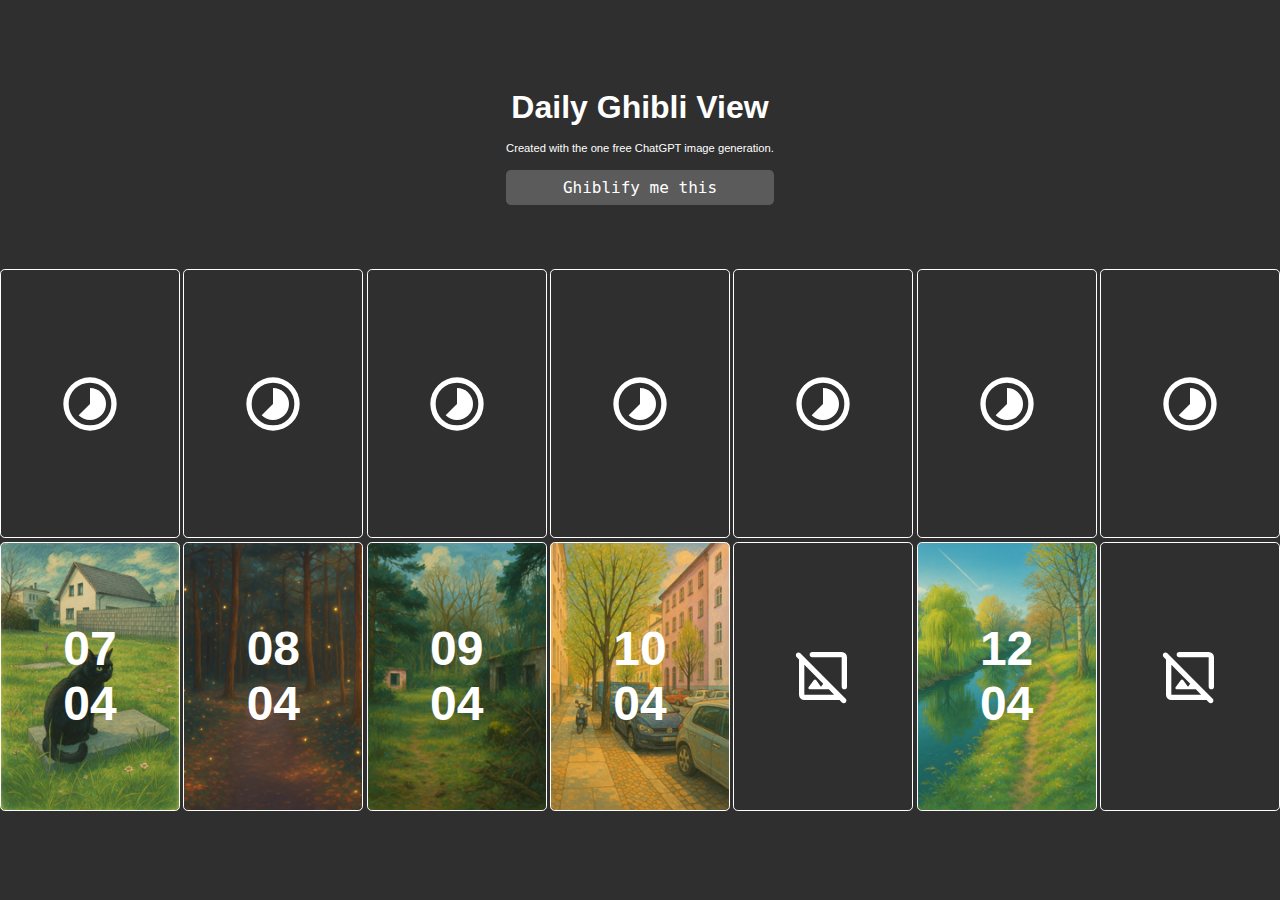
==== ghibli-view/index.html @ 8e9fd669 "add new week" ====
<!DOCTYPE html>
<html lang="en">
    <head>
        <meta charset="utf-8">
        <meta lang="en">
        <title>My Daily Ghibli View On The World</title>
        <meta name="viewport" content="width=device-width, initial-scale=1.0">
        <meta name="description" content="One daily image ghiblified by ChatGPT.">
        <meta name="image" content="https://mafo5.github.io/ghibli-view/2025-04-12.png">

        <!-- Open Graph / Facebook -->
        <meta property="og:type" content="website" />
        <meta property="og:url" content="https://mafo5.github.io/ghibli-view" />
        <meta property="og:title" content="My Daily Ghibli View On The World" />
        <meta property="og:description" content="One daily image ghiblified by ChatGPT." />
        <meta property="og:image" content="https://mafo5.github.io/ghibli-view/2025-04-12.png" />

        <!-- Twitter -->
        <meta property="twitter:card" content="summary_large_image" />
        <meta property="twitter:url" content="https://mafo5.github.io/ghibli-view" />
        <meta property="twitter:title" content="My Daily Ghibli View On The World" />
        <meta property="twitter:description" content="One daily image ghiblified by ChatGPT." />
        <meta property="twitter:image" content="https://mafo5.github.io/ghibli-view/2025-04-12.png" />

        <link rel="apple-touch-icon" sizes="180x180" href="apple-touch-icon.png">
        <link rel="icon" type="image/png" sizes="32x32" href="favicon-32x32.png">
        <link rel="icon" type="image/png" sizes="16x16" href="favicon-16x16.png">
        <link rel="manifest" href="/site.webmanifest">
        <link rel="mask-icon" href="/safari-pinned-tab.svg" color="#000000">

        <meta name="apple-mobile-web-app-title" content="Daily Ghibli View">
        <meta name="application-name" content="Mafo5">
        <meta name="msapplication-TileColor" content="#000000">
        <meta name="theme-color" content="#ffffff">

        <style>
            * {
                padding: 0;
                margin: 0;
            }

            body {
                --color: #ffffff;
                --backcolor: rgb(47, 47, 47);
                --action-background: rgb(91, 91, 91);

                min-height: 100vh;

                display: grid;
                gap: 4rem;
                justify-content: center;
                align-content: center;
                color: var(--color);
                background: var(--backcolor);

                font-family: "Helvetica Neue",Helvetica,Arial,sans-serif;
                font-size: 1rem;
            }

            button {
                background: none;
                border: none;
                color: currentColor;
                cursor: pointer;
            }

            header {
                display: grid;
                gap: 1rem;
                justify-content: center;
                align-content: center;
            }

            h1 {
                text-align: center;
            }

            p {
                text-align: center;
                font-size: 0.7rem;
            }

            pre {
                text-align: center;
                padding: 0.5rem;
                border-radius: 0.3rem;
                background: var(--action-background);
            }

            .calender {
                list-style: none;
                display: grid;
                justify-content: center;
                grid-template-columns: repeat(7, 1fr);
                gap: 0.2rem;
                min-width: calc(100vw - 2rem);
            }

            .calender__day {
                border: 0.1rem solid var(--color);
                border-radius: 0.3rem;
                aspect-ratio: 1024/1536;
                display: grid;

                background-size: cover;
                background-repeat: no-repeat;
                background-position: center;
            }

            .calender__day svg {
                width: 1.5rem;
                height: 1.5rem;
                justify-self: center;
                align-self: center;
            }

            .calender__button {
                display: grid;
                gap: 0.5rem;
                justify-content: center;
                align-content: center;
            }

            .date__day {
                font-weight: 900;
                font-size: 1rem;
            }
            .date__month {
                font-weight: 900;
                font-size: 1rem;
            }

            .marker {
                background-color: red !important;
            }

            .detail-view {
                position: absolute;
                top: 1rem;
                left: 1rem;
                right: 1rem;
                justify-content: center;
                grid-template-columns: max-content;
                grid-template-rows: max-content;
            }
            .detail-view__content {
                background: var(--backcolor);
                border: 0.1rem solid var(--color);
                border-radius: 0.3rem;
                aspect-ratio: 1024/1536;
                background-size: cover;
                background-repeat: no-repeat;
                background-position: center;
                min-height: calc(100vh - 2rem);
                display: grid;
            }

            .detail-view__content .button--close {
                justify-self: end;
                align-self: start;
                padding: 2rem;
            }

            @media (min-width: 375px) {
                .date__day {
                    font-size: 1.3rem;
                }
                .date__month {
                    font-size: 1.3rem;
                }
                .calender__day svg {
                    width: 1.7rem;
                    height: 1.7rem;
                }
            }

            @media (min-width: 425px) {
                .date__day {
                    font-size: 1.5rem;
                }
                .date__month {
                    font-size: 1.6rem;
                }
                .calender__day svg {
                    width: 2rem;
                    height: 2rem;
                }
            }

            @media (min-width: 768px) {
                .date__day {
                    font-size: 3rem;
                }
                .date__month {
                    font-size: 3rem;
                }
                .calender__day svg {
                    width: 4rem;
                    height: 4rem;
                }
            }

        </style>
        <script>
            function open(url) {
                const detailView = document.querySelector('.detail-view');
                detailView.style.display = 'grid';
                const detailViewContent = document.querySelector('.detail-view__content');
                detailViewContent.style.backgroundImage = `url(${url})`;

            }
            function close() {
                const detailView = document.querySelector('.detail-view');
                detailView.style.display = 'none';
            }

            document.addEventListener('DOMContentLoaded', () => {
                close();
                console.log('buttons', document.querySelectorAll('.calender__button'));;
                [...Array.from(document.querySelectorAll('.calender__button'))]
                    .forEach((button) => {
                        button.addEventListener('click', () => {
                            const url = button.getAttribute('data-url');
                            open(url);
                        });
                    });
                [
                    document.querySelector('.button--close'),
                ].forEach((closeable) => {
                    closeable.addEventListener('click', (event) => {
                        close();
                    });
                });
                [
                    document.querySelector('.detail-view'),
                ].forEach((closeable) => {
                    closeable.addEventListener('click', (event) => {
                        if (event.target !== closeable) {
                            return;
                        }
                        close();
                    });
                });
            });
        </script>
    </head>
    <body>
        <header>
            <h1>Daily Ghibli View</h1>
            <p>Created with the one free ChatGPT image generation.</p>
            <pre>Ghiblify me this</pre>
        </header>
        <div class="detail-view">
            <div class="detail-view__content">
                <button class="button--close">
                    <svg xmlns="http://www.w3.org/2000/svg" width="24" height="24" viewBox="0 0 24 24"><path fill="currentColor" d="m12 13.4l-4.9 4.9q-.275.275-.7.275t-.7-.275t-.275-.7t.275-.7l4.9-4.9l-4.9-4.9q-.275-.275-.275-.7t.275-.7t.7-.275t.7.275l4.9 4.9l4.9-4.9q.275-.275.7-.275t.7.275t.275.7t-.275.7L13.4 12l4.9 4.9q.275.275.275.7t-.275.7t-.7.275t-.7-.275z"/></svg>
                </button>
            </div>
        </div>
        <ul class="calender">
            <li class="calender__day">
                <svg xmlns="http://www.w3.org/2000/svg" viewBox="0 0 24 24"><path fill="currentColor" d="M12 18q2.5 0 4.25-1.75T18 12t-1.75-4.25T12 6v6l-4.25 4.25q.875.825 1.963 1.288T12 18m0 4q-2.075 0-3.9-.788t-3.175-2.137T2.788 15.9T2 12t.788-3.9t2.137-3.175T8.1 2.788T12 2t3.9.788t3.175 2.137T21.213 8.1T22 12t-.788 3.9t-2.137 3.175t-3.175 2.138T12 22m0-2q3.35 0 5.675-2.325T20 12t-2.325-5.675T12 4T6.325 6.325T4 12t2.325 5.675T12 20m0-8"/></svg>
            </li>
            <li class="calender__day">
                <svg xmlns="http://www.w3.org/2000/svg" viewBox="0 0 24 24"><path fill="currentColor" d="M12 18q2.5 0 4.25-1.75T18 12t-1.75-4.25T12 6v6l-4.25 4.25q.875.825 1.963 1.288T12 18m0 4q-2.075 0-3.9-.788t-3.175-2.137T2.788 15.9T2 12t.788-3.9t2.137-3.175T8.1 2.788T12 2t3.9.788t3.175 2.137T21.213 8.1T22 12t-.788 3.9t-2.137 3.175t-3.175 2.138T12 22m0-2q3.35 0 5.675-2.325T20 12t-2.325-5.675T12 4T6.325 6.325T4 12t2.325 5.675T12 20m0-8"/></svg>
            </li>
            <li class="calender__day">
                <svg xmlns="http://www.w3.org/2000/svg" viewBox="0 0 24 24"><path fill="currentColor" d="M12 18q2.5 0 4.25-1.75T18 12t-1.75-4.25T12 6v6l-4.25 4.25q.875.825 1.963 1.288T12 18m0 4q-2.075 0-3.9-.788t-3.175-2.137T2.788 15.9T2 12t.788-3.9t2.137-3.175T8.1 2.788T12 2t3.9.788t3.175 2.137T21.213 8.1T22 12t-.788 3.9t-2.137 3.175t-3.175 2.138T12 22m0-2q3.35 0 5.675-2.325T20 12t-2.325-5.675T12 4T6.325 6.325T4 12t2.325 5.675T12 20m0-8"/></svg>
            </li>
            <li class="calender__day">
                <svg xmlns="http://www.w3.org/2000/svg" viewBox="0 0 24 24"><path fill="currentColor" d="M12 18q2.5 0 4.25-1.75T18 12t-1.75-4.25T12 6v6l-4.25 4.25q.875.825 1.963 1.288T12 18m0 4q-2.075 0-3.9-.788t-3.175-2.137T2.788 15.9T2 12t.788-3.9t2.137-3.175T8.1 2.788T12 2t3.9.788t3.175 2.137T21.213 8.1T22 12t-.788 3.9t-2.137 3.175t-3.175 2.138T12 22m0-2q3.35 0 5.675-2.325T20 12t-2.325-5.675T12 4T6.325 6.325T4 12t2.325 5.675T12 20m0-8"/></svg>
            </li>
            <li class="calender__day">
                <svg xmlns="http://www.w3.org/2000/svg" viewBox="0 0 24 24"><path fill="currentColor" d="M12 18q2.5 0 4.25-1.75T18 12t-1.75-4.25T12 6v6l-4.25 4.25q.875.825 1.963 1.288T12 18m0 4q-2.075 0-3.9-.788t-3.175-2.137T2.788 15.9T2 12t.788-3.9t2.137-3.175T8.1 2.788T12 2t3.9.788t3.175 2.137T21.213 8.1T22 12t-.788 3.9t-2.137 3.175t-3.175 2.138T12 22m0-2q3.35 0 5.675-2.325T20 12t-2.325-5.675T12 4T6.325 6.325T4 12t2.325 5.675T12 20m0-8"/></svg>
            </li>
            <li class="calender__day">
                <svg xmlns="http://www.w3.org/2000/svg" viewBox="0 0 24 24"><path fill="currentColor" d="M12 18q2.5 0 4.25-1.75T18 12t-1.75-4.25T12 6v6l-4.25 4.25q.875.825 1.963 1.288T12 18m0 4q-2.075 0-3.9-.788t-3.175-2.137T2.788 15.9T2 12t.788-3.9t2.137-3.175T8.1 2.788T12 2t3.9.788t3.175 2.137T21.213 8.1T22 12t-.788 3.9t-2.137 3.175t-3.175 2.138T12 22m0-2q3.35 0 5.675-2.325T20 12t-2.325-5.675T12 4T6.325 6.325T4 12t2.325 5.675T12 20m0-8"/></svg>
            </li>
            <li class="calender__day">
                <svg xmlns="http://www.w3.org/2000/svg" viewBox="0 0 24 24"><path fill="currentColor" d="M12 18q2.5 0 4.25-1.75T18 12t-1.75-4.25T12 6v6l-4.25 4.25q.875.825 1.963 1.288T12 18m0 4q-2.075 0-3.9-.788t-3.175-2.137T2.788 15.9T2 12t.788-3.9t2.137-3.175T8.1 2.788T12 2t3.9.788t3.175 2.137T21.213 8.1T22 12t-.788 3.9t-2.137 3.175t-3.175 2.138T12 22m0-2q3.35 0 5.675-2.325T20 12t-2.325-5.675T12 4T6.325 6.325T4 12t2.325 5.675T12 20m0-8"/></svg>
            </li>
            <li class="calender__day" 
                style="background-image: url(./2025-04-07-preview.png);" 
            >
                <button class="calender__button"
                        data-url="./2025-04-07.png"
                >
                    <div class="date__day">07<div>
                    <div class="date__month">04</div>
                </button>
            </li>
            <li class="calender__day"
                style="background-image: url(./2025-04-08-preview.png);"
            >
                <button class="calender__button"
                        data-url="./2025-04-08.png"
                >
                    <div class="date__day">08<div>
                    <div class="date__month">04</div>
                </button>
            </li>
            <li class="calender__day"
                style="background-image: url(./2025-04-09-preview.png);"
            >
                <button class="calender__button"
                        data-url="./2025-04-09.png"
                >
                    <div class="date__day">09<div>
                    <div class="date__month">04</div>
                </button>
            </li>
            <li class="calender__day"
                style="background-image: url(./2025-04-10-preview.png);"
            >
                <button class="calender__button"
                        data-url="./2025-04-10.png"
                >
                    <div class="date__day">10<div>
                    <div class="date__month">04</div>
                </button>
            </li>
            <li class="calender__day">
                <svg xmlns="http://www.w3.org/2000/svg" viewBox="0 0 24 24"><path fill="currentColor" d="M21 5v11q0 .5-.312.75T20 17t-.687-.262t-.313-.763V5H8q-.5 0-.75-.312T7 4t.25-.687T8 3h11q.825 0 1.413.588T21 5M5 21q-.825 0-1.412-.587T3 19V5.8l-.9-.9q-.275-.275-.275-.7t.275-.7t.7-.275t.7.275l17 17q.275.275.275.7t-.275.7t-.7.275t-.7-.275l-.9-.9zm9.175-4H7q-.3 0-.45-.275t.05-.525l2-2.675q.15-.2.4-.2t.4.2L11.25 16l.825-1.1L5 7.825V19h11.175zM10.6 13.4"/></svg>
            </li>
            <li class="calender__day"
                style="background-image: url(./2025-04-12-preview.png);"
            >
                <button class="calender__button"
                        data-url="./2025-04-12.png"
                >
                    <div class="date__day">12<div>
                    <div class="date__month">04</div>
                </button>
            </li>
            <li class="calender__day">
                <svg xmlns="http://www.w3.org/2000/svg" viewBox="0 0 24 24"><path fill="currentColor" d="M21 5v11q0 .5-.312.75T20 17t-.687-.262t-.313-.763V5H8q-.5 0-.75-.312T7 4t.25-.687T8 3h11q.825 0 1.413.588T21 5M5 21q-.825 0-1.412-.587T3 19V5.8l-.9-.9q-.275-.275-.275-.7t.275-.7t.7-.275t.7.275l17 17q.275.275.275.7t-.275.7t-.7.275t-.7-.275l-.9-.9zm9.175-4H7q-.3 0-.45-.275t.05-.525l2-2.675q.15-.2.4-.2t.4.2L11.25 16l.825-1.1L5 7.825V19h11.175zM10.6 13.4"/></svg>
            </li>
        </ul>
    </body>
</html>
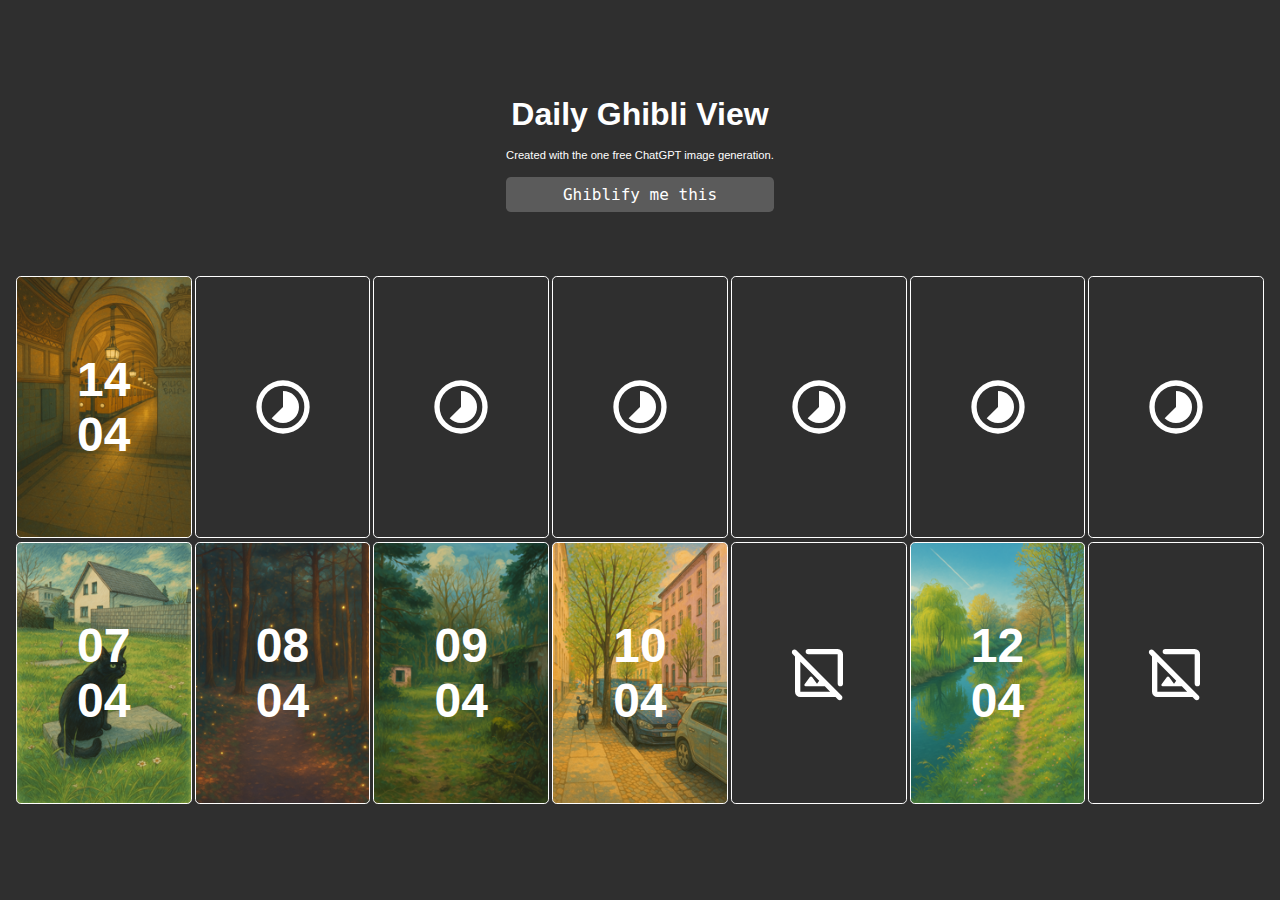
==== commit 40d0eee0: "add daily ghibli view" ====
--- a/ghibli-view/index.html
+++ b/ghibli-view/index.html
@@ -258,8 +258,15 @@
             </div>
         </div>
         <ul class="calender">
-            <li class="calender__day">
-                <svg xmlns="http://www.w3.org/2000/svg" viewBox="0 0 24 24"><path fill="currentColor" d="M12 18q2.5 0 4.25-1.75T18 12t-1.75-4.25T12 6v6l-4.25 4.25q.875.825 1.963 1.288T12 18m0 4q-2.075 0-3.9-.788t-3.175-2.137T2.788 15.9T2 12t.788-3.9t2.137-3.175T8.1 2.788T12 2t3.9.788t3.175 2.137T21.213 8.1T22 12t-.788 3.9t-2.137 3.175t-3.175 2.138T12 22m0-2q3.35 0 5.675-2.325T20 12t-2.325-5.675T12 4T6.325 6.325T4 12t2.325 5.675T12 20m0-8"/></svg>
+            <li class="calender__day" 
+                style="background-image: url(./2025-04-14-preview.png);" 
+            >
+                <button class="calender__button"
+                        data-url="./2025-04-14.png"
+                >
+                    <div class="date__day">14<div>
+                    <div class="date__month">04</div>
+                </button>
             </li>
             <li class="calender__day">
                 <svg xmlns="http://www.w3.org/2000/svg" viewBox="0 0 24 24"><path fill="currentColor" d="M12 18q2.5 0 4.25-1.75T18 12t-1.75-4.25T12 6v6l-4.25 4.25q.875.825 1.963 1.288T12 18m0 4q-2.075 0-3.9-.788t-3.175-2.137T2.788 15.9T2 12t.788-3.9t2.137-3.175T8.1 2.788T12 2t3.9.788t3.175 2.137T21.213 8.1T22 12t-.788 3.9t-2.137 3.175t-3.175 2.138T12 22m0-2q3.35 0 5.675-2.325T20 12t-2.325-5.675T12 4T6.325 6.325T4 12t2.325 5.675T12 20m0-8"/></svg>
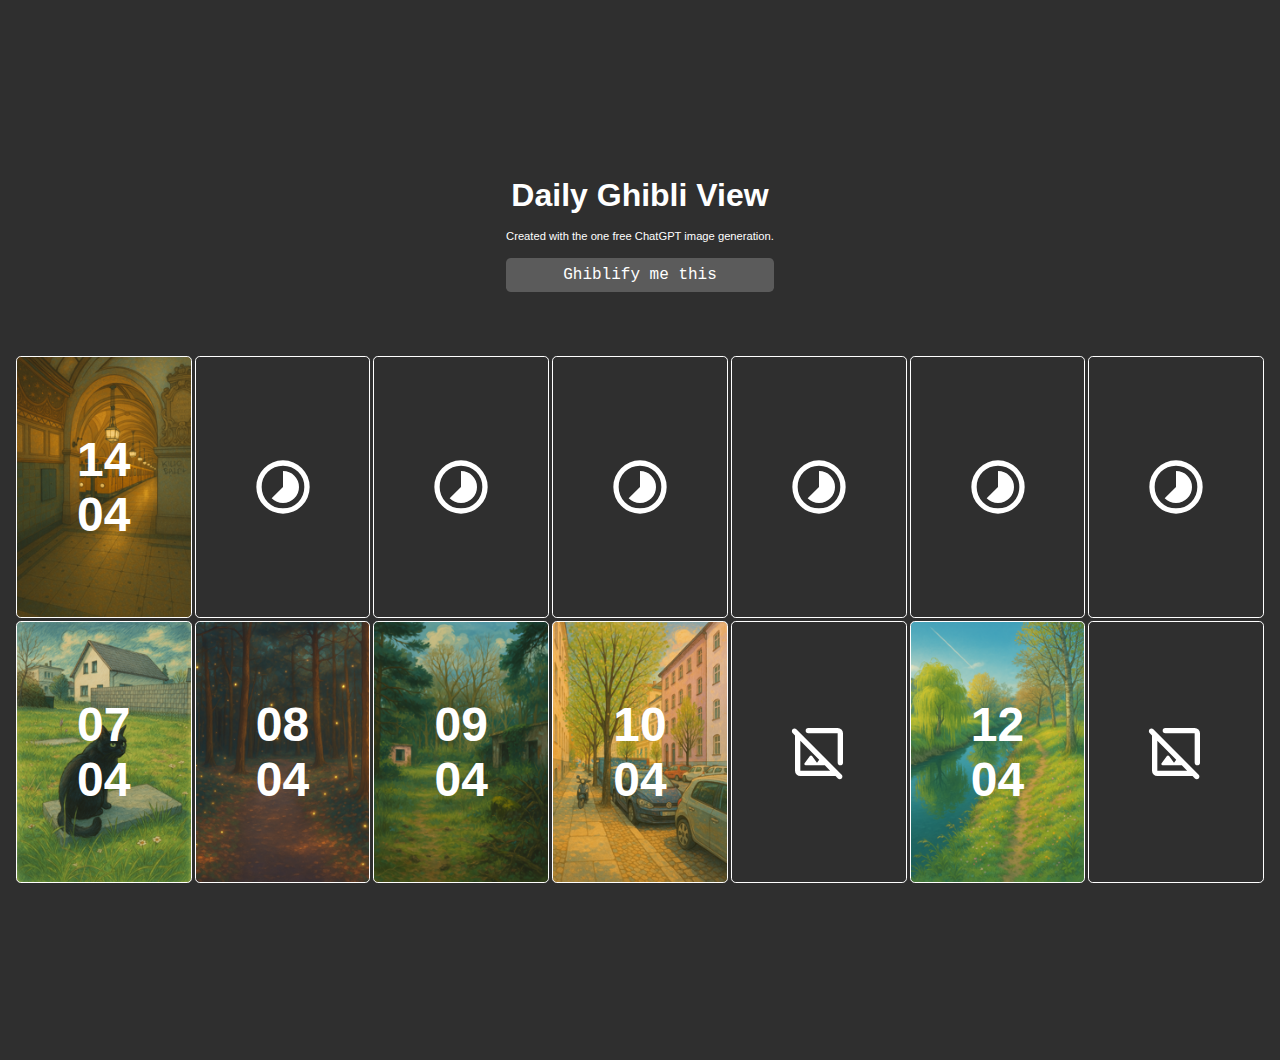
==== commit a591121a: "add space on top and bottom" ====
--- a/ghibli-view/index.html
+++ b/ghibli-view/index.html
@@ -6,21 +6,21 @@
         <title>My Daily Ghibli View On The World</title>
         <meta name="viewport" content="width=device-width, initial-scale=1.0">
         <meta name="description" content="One daily image ghiblified by ChatGPT.">
-        <meta name="image" content="https://mafo5.github.io/ghibli-view/2025-04-12.png">
+        <meta name="image" content="https://mafo5.github.io/ghibli-view/2025-04-14.png">
 
         <!-- Open Graph / Facebook -->
         <meta property="og:type" content="website" />
         <meta property="og:url" content="https://mafo5.github.io/ghibli-view" />
         <meta property="og:title" content="My Daily Ghibli View On The World" />
         <meta property="og:description" content="One daily image ghiblified by ChatGPT." />
-        <meta property="og:image" content="https://mafo5.github.io/ghibli-view/2025-04-12.png" />
+        <meta property="og:image" content="https://mafo5.github.io/ghibli-view/2025-04-14.png" />
 
         <!-- Twitter -->
         <meta property="twitter:card" content="summary_large_image" />
         <meta property="twitter:url" content="https://mafo5.github.io/ghibli-view" />
         <meta property="twitter:title" content="My Daily Ghibli View On The World" />
         <meta property="twitter:description" content="One daily image ghiblified by ChatGPT." />
-        <meta property="twitter:image" content="https://mafo5.github.io/ghibli-view/2025-04-12.png" />
+        <meta property="twitter:image" content="https://mafo5.github.io/ghibli-view/2025-04-14.png" />
 
         <link rel="apple-touch-icon" sizes="180x180" href="apple-touch-icon.png">
         <link rel="icon" type="image/png" sizes="32x32" href="favicon-32x32.png">
@@ -45,6 +45,8 @@
                 --action-background: rgb(91, 91, 91);
 
                 min-height: 100vh;
+                padding-top: 5rem;
+                padding-bottom: 5rem;
 
                 display: grid;
                 gap: 4rem;
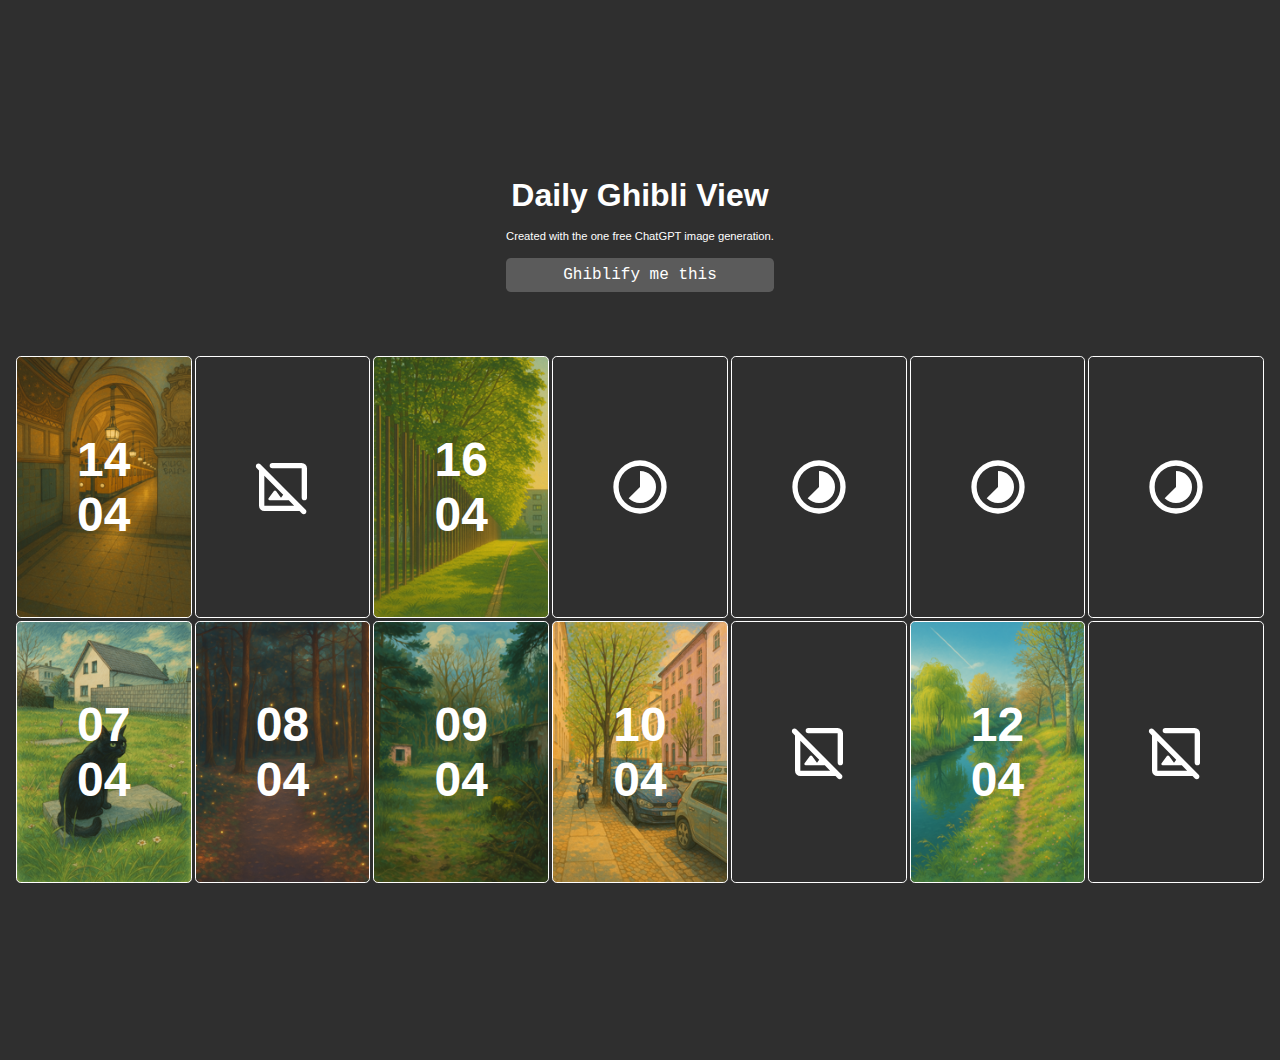
==== commit 7f6a5c72: "add daily ghibli view" ====
--- a/ghibli-view/index.html
+++ b/ghibli-view/index.html
@@ -6,21 +6,21 @@
         <title>My Daily Ghibli View On The World</title>
         <meta name="viewport" content="width=device-width, initial-scale=1.0">
         <meta name="description" content="One daily image ghiblified by ChatGPT.">
-        <meta name="image" content="https://mafo5.github.io/ghibli-view/2025-04-14.png">
+        <meta name="image" content="https://mafo5.github.io/ghibli-view/2025-04-16.png">
 
         <!-- Open Graph / Facebook -->
         <meta property="og:type" content="website" />
         <meta property="og:url" content="https://mafo5.github.io/ghibli-view" />
         <meta property="og:title" content="My Daily Ghibli View On The World" />
         <meta property="og:description" content="One daily image ghiblified by ChatGPT." />
-        <meta property="og:image" content="https://mafo5.github.io/ghibli-view/2025-04-14.png" />
+        <meta property="og:image" content="https://mafo5.github.io/ghibli-view/2025-04-16.png" />
 
         <!-- Twitter -->
         <meta property="twitter:card" content="summary_large_image" />
         <meta property="twitter:url" content="https://mafo5.github.io/ghibli-view" />
         <meta property="twitter:title" content="My Daily Ghibli View On The World" />
         <meta property="twitter:description" content="One daily image ghiblified by ChatGPT." />
-        <meta property="twitter:image" content="https://mafo5.github.io/ghibli-view/2025-04-14.png" />
+        <meta property="twitter:image" content="https://mafo5.github.io/ghibli-view/2025-04-16.png" />
 
         <link rel="apple-touch-icon" sizes="180x180" href="apple-touch-icon.png">
         <link rel="icon" type="image/png" sizes="32x32" href="favicon-32x32.png">
@@ -271,10 +271,17 @@
                 </button>
             </li>
             <li class="calender__day">
-                <svg xmlns="http://www.w3.org/2000/svg" viewBox="0 0 24 24"><path fill="currentColor" d="M12 18q2.5 0 4.25-1.75T18 12t-1.75-4.25T12 6v6l-4.25 4.25q.875.825 1.963 1.288T12 18m0 4q-2.075 0-3.9-.788t-3.175-2.137T2.788 15.9T2 12t.788-3.9t2.137-3.175T8.1 2.788T12 2t3.9.788t3.175 2.137T21.213 8.1T22 12t-.788 3.9t-2.137 3.175t-3.175 2.138T12 22m0-2q3.35 0 5.675-2.325T20 12t-2.325-5.675T12 4T6.325 6.325T4 12t2.325 5.675T12 20m0-8"/></svg>
-            </li>
-            <li class="calender__day">
-                <svg xmlns="http://www.w3.org/2000/svg" viewBox="0 0 24 24"><path fill="currentColor" d="M12 18q2.5 0 4.25-1.75T18 12t-1.75-4.25T12 6v6l-4.25 4.25q.875.825 1.963 1.288T12 18m0 4q-2.075 0-3.9-.788t-3.175-2.137T2.788 15.9T2 12t.788-3.9t2.137-3.175T8.1 2.788T12 2t3.9.788t3.175 2.137T21.213 8.1T22 12t-.788 3.9t-2.137 3.175t-3.175 2.138T12 22m0-2q3.35 0 5.675-2.325T20 12t-2.325-5.675T12 4T6.325 6.325T4 12t2.325 5.675T12 20m0-8"/></svg>
+                <svg xmlns="http://www.w3.org/2000/svg" viewBox="0 0 24 24"><path fill="currentColor" d="M21 5v11q0 .5-.312.75T20 17t-.687-.262t-.313-.763V5H8q-.5 0-.75-.312T7 4t.25-.687T8 3h11q.825 0 1.413.588T21 5M5 21q-.825 0-1.412-.587T3 19V5.8l-.9-.9q-.275-.275-.275-.7t.275-.7t.7-.275t.7.275l17 17q.275.275.275.7t-.275.7t-.7.275t-.7-.275l-.9-.9zm9.175-4H7q-.3 0-.45-.275t.05-.525l2-2.675q.15-.2.4-.2t.4.2L11.25 16l.825-1.1L5 7.825V19h11.175zM10.6 13.4"/></svg>
+            </li>
+            <li class="calender__day" 
+                style="background-image: url(./2025-04-16-preview.png);" 
+            >
+                <button class="calender__button"
+                        data-url="./2025-04-16.png"
+                >
+                    <div class="date__day">16<div>
+                    <div class="date__month">04</div>
+                </button>
             </li>
             <li class="calender__day">
                 <svg xmlns="http://www.w3.org/2000/svg" viewBox="0 0 24 24"><path fill="currentColor" d="M12 18q2.5 0 4.25-1.75T18 12t-1.75-4.25T12 6v6l-4.25 4.25q.875.825 1.963 1.288T12 18m0 4q-2.075 0-3.9-.788t-3.175-2.137T2.788 15.9T2 12t.788-3.9t2.137-3.175T8.1 2.788T12 2t3.9.788t3.175 2.137T21.213 8.1T22 12t-.788 3.9t-2.137 3.175t-3.175 2.138T12 22m0-2q3.35 0 5.675-2.325T20 12t-2.325-5.675T12 4T6.325 6.325T4 12t2.325 5.675T12 20m0-8"/></svg>
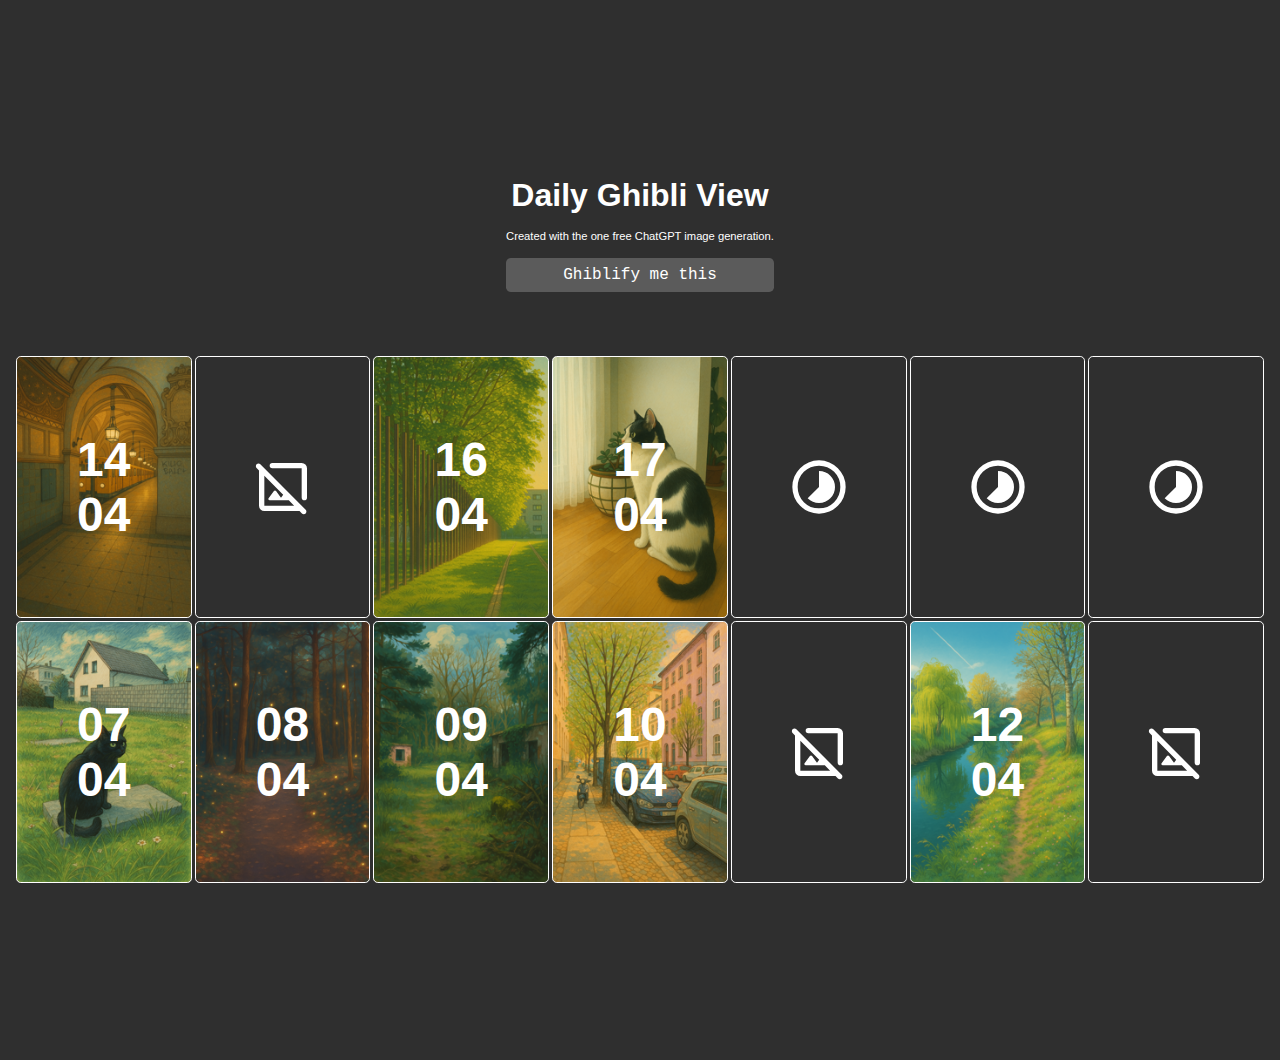
==== commit 01f3c1f5: "add daily ghibli view" ====
--- a/ghibli-view/index.html
+++ b/ghibli-view/index.html
@@ -6,21 +6,21 @@
         <title>My Daily Ghibli View On The World</title>
         <meta name="viewport" content="width=device-width, initial-scale=1.0">
         <meta name="description" content="One daily image ghiblified by ChatGPT.">
-        <meta name="image" content="https://mafo5.github.io/ghibli-view/2025-04-16.png">
+        <meta name="image" content="https://mafo5.github.io/ghibli-view/2025-04-17.png">
 
         <!-- Open Graph / Facebook -->
         <meta property="og:type" content="website" />
         <meta property="og:url" content="https://mafo5.github.io/ghibli-view" />
         <meta property="og:title" content="My Daily Ghibli View On The World" />
         <meta property="og:description" content="One daily image ghiblified by ChatGPT." />
-        <meta property="og:image" content="https://mafo5.github.io/ghibli-view/2025-04-16.png" />
+        <meta property="og:image" content="https://mafo5.github.io/ghibli-view/2025-04-17.png" />
 
         <!-- Twitter -->
         <meta property="twitter:card" content="summary_large_image" />
         <meta property="twitter:url" content="https://mafo5.github.io/ghibli-view" />
         <meta property="twitter:title" content="My Daily Ghibli View On The World" />
         <meta property="twitter:description" content="One daily image ghiblified by ChatGPT." />
-        <meta property="twitter:image" content="https://mafo5.github.io/ghibli-view/2025-04-16.png" />
+        <meta property="twitter:image" content="https://mafo5.github.io/ghibli-view/2025-04-17.png" />
 
         <link rel="apple-touch-icon" sizes="180x180" href="apple-touch-icon.png">
         <link rel="icon" type="image/png" sizes="32x32" href="favicon-32x32.png">
@@ -283,8 +283,15 @@
                     <div class="date__month">04</div>
                 </button>
             </li>
-            <li class="calender__day">
-                <svg xmlns="http://www.w3.org/2000/svg" viewBox="0 0 24 24"><path fill="currentColor" d="M12 18q2.5 0 4.25-1.75T18 12t-1.75-4.25T12 6v6l-4.25 4.25q.875.825 1.963 1.288T12 18m0 4q-2.075 0-3.9-.788t-3.175-2.137T2.788 15.9T2 12t.788-3.9t2.137-3.175T8.1 2.788T12 2t3.9.788t3.175 2.137T21.213 8.1T22 12t-.788 3.9t-2.137 3.175t-3.175 2.138T12 22m0-2q3.35 0 5.675-2.325T20 12t-2.325-5.675T12 4T6.325 6.325T4 12t2.325 5.675T12 20m0-8"/></svg>
+            <li class="calender__day" 
+                style="background-image: url(./2025-04-17-preview.png);" 
+            >
+                <button class="calender__button"
+                        data-url="./2025-04-17.png"
+                >
+                    <div class="date__day">17<div>
+                    <div class="date__month">04</div>
+                </button>
             </li>
             <li class="calender__day">
                 <svg xmlns="http://www.w3.org/2000/svg" viewBox="0 0 24 24"><path fill="currentColor" d="M12 18q2.5 0 4.25-1.75T18 12t-1.75-4.25T12 6v6l-4.25 4.25q.875.825 1.963 1.288T12 18m0 4q-2.075 0-3.9-.788t-3.175-2.137T2.788 15.9T2 12t.788-3.9t2.137-3.175T8.1 2.788T12 2t3.9.788t3.175 2.137T21.213 8.1T22 12t-.788 3.9t-2.137 3.175t-3.175 2.138T12 22m0-2q3.35 0 5.675-2.325T20 12t-2.325-5.675T12 4T6.325 6.325T4 12t2.325 5.675T12 20m0-8"/></svg>
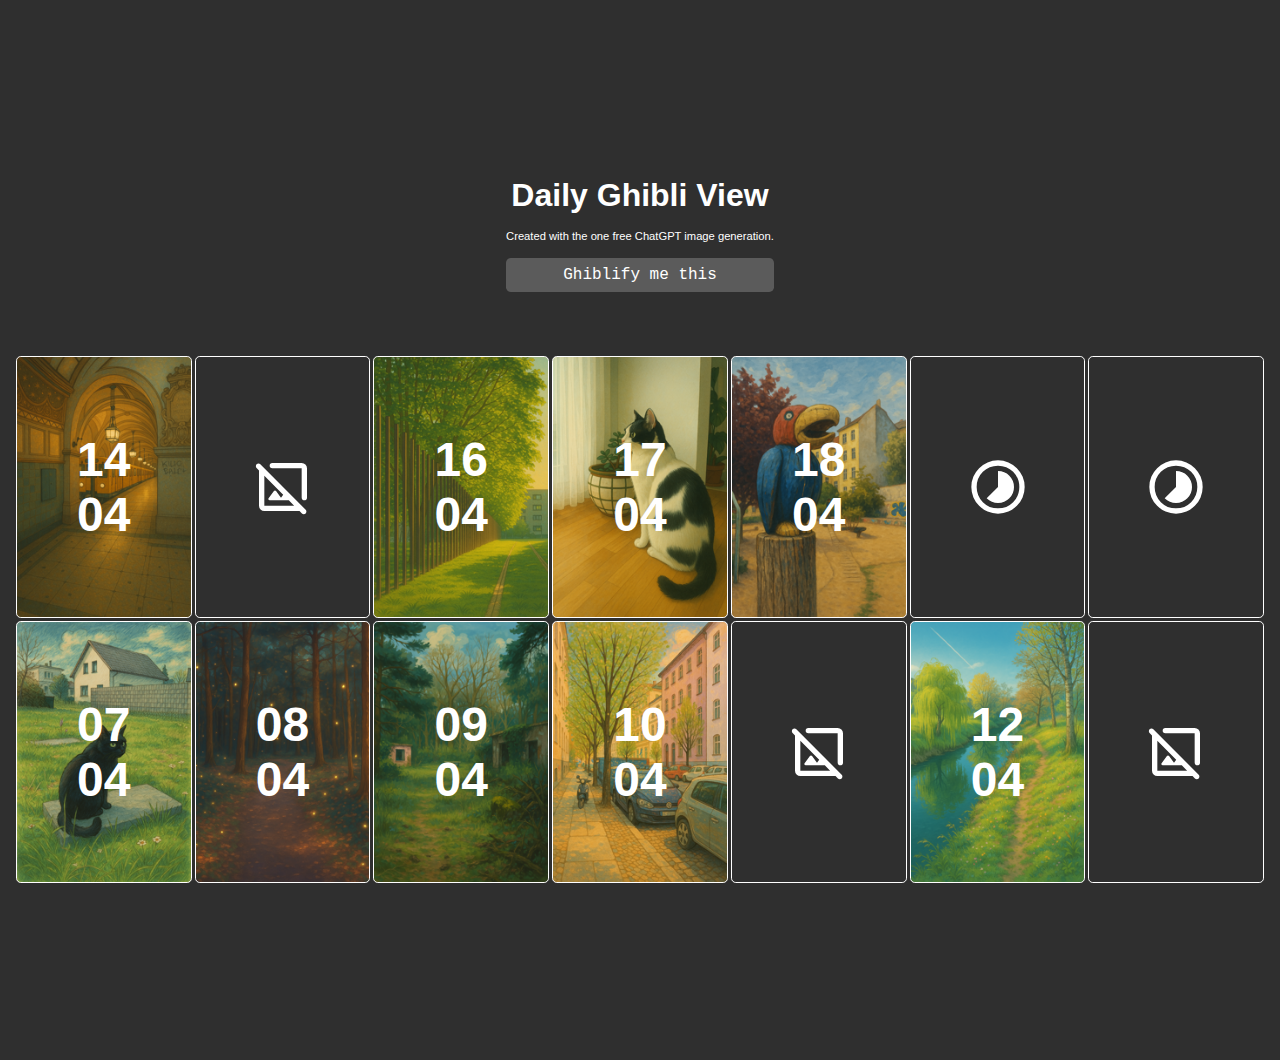
==== commit ef54e12d: "add daily ghibli view" ====
--- a/ghibli-view/index.html
+++ b/ghibli-view/index.html
@@ -6,21 +6,21 @@
         <title>My Daily Ghibli View On The World</title>
         <meta name="viewport" content="width=device-width, initial-scale=1.0">
         <meta name="description" content="One daily image ghiblified by ChatGPT.">
-        <meta name="image" content="https://mafo5.github.io/ghibli-view/2025-04-17.png">
+        <meta name="image" content="https://mafo5.github.io/ghibli-view/2025-04-18.png">
 
         <!-- Open Graph / Facebook -->
         <meta property="og:type" content="website" />
         <meta property="og:url" content="https://mafo5.github.io/ghibli-view" />
         <meta property="og:title" content="My Daily Ghibli View On The World" />
         <meta property="og:description" content="One daily image ghiblified by ChatGPT." />
-        <meta property="og:image" content="https://mafo5.github.io/ghibli-view/2025-04-17.png" />
+        <meta property="og:image" content="https://mafo5.github.io/ghibli-view/2025-04-18.png" />
 
         <!-- Twitter -->
         <meta property="twitter:card" content="summary_large_image" />
         <meta property="twitter:url" content="https://mafo5.github.io/ghibli-view" />
         <meta property="twitter:title" content="My Daily Ghibli View On The World" />
         <meta property="twitter:description" content="One daily image ghiblified by ChatGPT." />
-        <meta property="twitter:image" content="https://mafo5.github.io/ghibli-view/2025-04-17.png" />
+        <meta property="twitter:image" content="https://mafo5.github.io/ghibli-view/2025-04-18.png" />
 
         <link rel="apple-touch-icon" sizes="180x180" href="apple-touch-icon.png">
         <link rel="icon" type="image/png" sizes="32x32" href="favicon-32x32.png">
@@ -293,8 +293,15 @@
                     <div class="date__month">04</div>
                 </button>
             </li>
-            <li class="calender__day">
-                <svg xmlns="http://www.w3.org/2000/svg" viewBox="0 0 24 24"><path fill="currentColor" d="M12 18q2.5 0 4.25-1.75T18 12t-1.75-4.25T12 6v6l-4.25 4.25q.875.825 1.963 1.288T12 18m0 4q-2.075 0-3.9-.788t-3.175-2.137T2.788 15.9T2 12t.788-3.9t2.137-3.175T8.1 2.788T12 2t3.9.788t3.175 2.137T21.213 8.1T22 12t-.788 3.9t-2.137 3.175t-3.175 2.138T12 22m0-2q3.35 0 5.675-2.325T20 12t-2.325-5.675T12 4T6.325 6.325T4 12t2.325 5.675T12 20m0-8"/></svg>
+            <li class="calender__day" 
+                style="background-image: url(./2025-04-18-preview.png);" 
+            >
+                <button class="calender__button"
+                        data-url="./2025-04-18.png"
+                >
+                    <div class="date__day">18<div>
+                    <div class="date__month">04</div>
+                </button>
             </li>
             <li class="calender__day">
                 <svg xmlns="http://www.w3.org/2000/svg" viewBox="0 0 24 24"><path fill="currentColor" d="M12 18q2.5 0 4.25-1.75T18 12t-1.75-4.25T12 6v6l-4.25 4.25q.875.825 1.963 1.288T12 18m0 4q-2.075 0-3.9-.788t-3.175-2.137T2.788 15.9T2 12t.788-3.9t2.137-3.175T8.1 2.788T12 2t3.9.788t3.175 2.137T21.213 8.1T22 12t-.788 3.9t-2.137 3.175t-3.175 2.138T12 22m0-2q3.35 0 5.675-2.325T20 12t-2.325-5.675T12 4T6.325 6.325T4 12t2.325 5.675T12 20m0-8"/></svg>
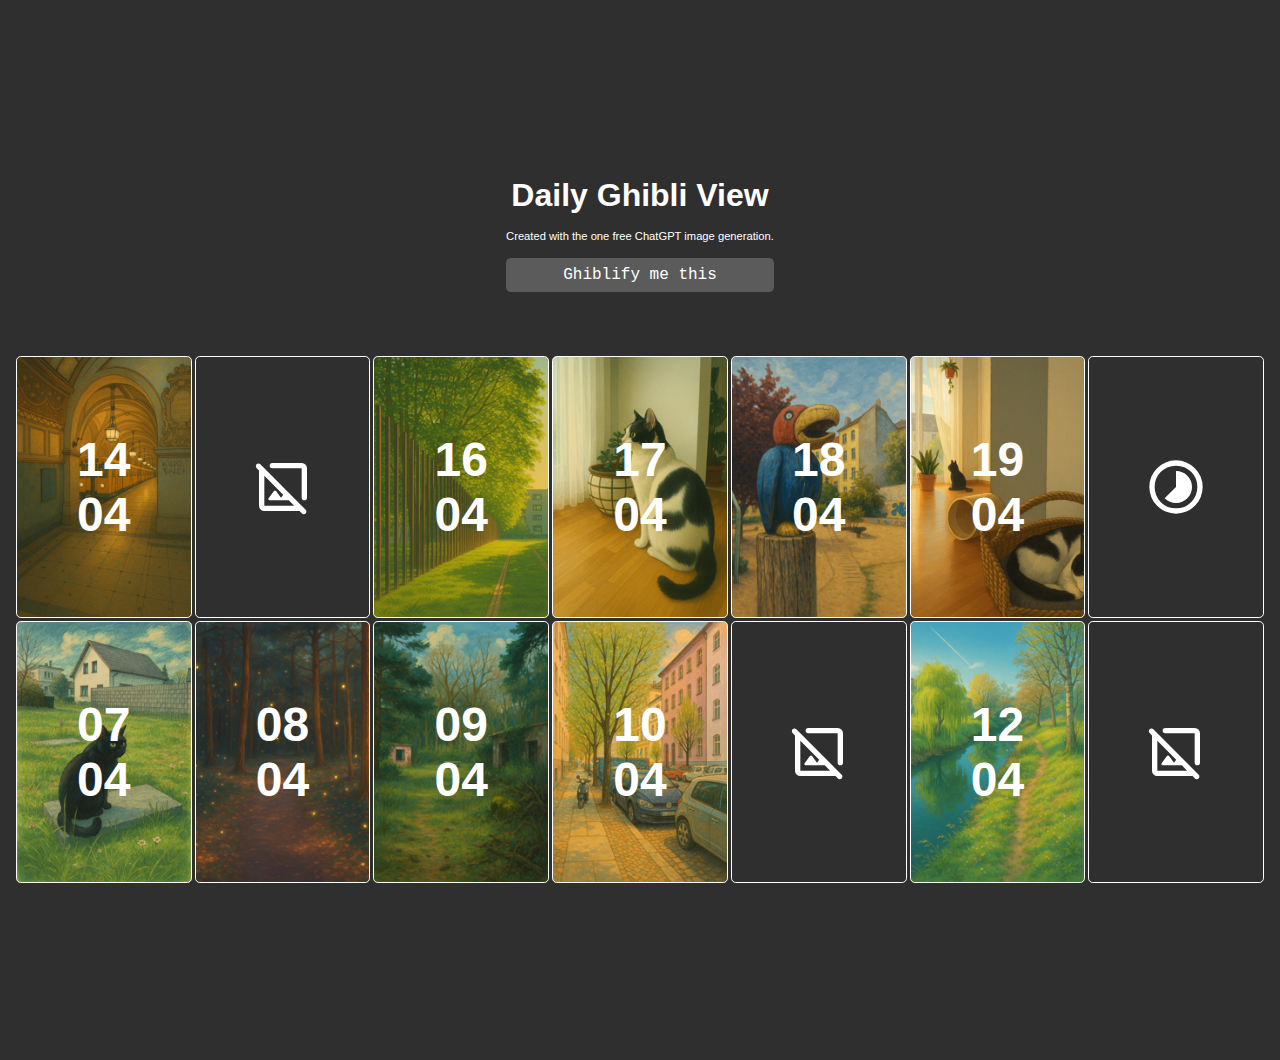
==== commit aaa5955a: "add daily ghibli view" ====
--- a/ghibli-view/index.html
+++ b/ghibli-view/index.html
@@ -6,21 +6,21 @@
         <title>My Daily Ghibli View On The World</title>
         <meta name="viewport" content="width=device-width, initial-scale=1.0">
         <meta name="description" content="One daily image ghiblified by ChatGPT.">
-        <meta name="image" content="https://mafo5.github.io/ghibli-view/2025-04-18.png">
+        <meta name="image" content="https://mafo5.github.io/ghibli-view/2025-04-19.png">
 
         <!-- Open Graph / Facebook -->
         <meta property="og:type" content="website" />
         <meta property="og:url" content="https://mafo5.github.io/ghibli-view" />
         <meta property="og:title" content="My Daily Ghibli View On The World" />
         <meta property="og:description" content="One daily image ghiblified by ChatGPT." />
-        <meta property="og:image" content="https://mafo5.github.io/ghibli-view/2025-04-18.png" />
+        <meta property="og:image" content="https://mafo5.github.io/ghibli-view/2025-04-19.png" />
 
         <!-- Twitter -->
         <meta property="twitter:card" content="summary_large_image" />
         <meta property="twitter:url" content="https://mafo5.github.io/ghibli-view" />
         <meta property="twitter:title" content="My Daily Ghibli View On The World" />
         <meta property="twitter:description" content="One daily image ghiblified by ChatGPT." />
-        <meta property="twitter:image" content="https://mafo5.github.io/ghibli-view/2025-04-18.png" />
+        <meta property="twitter:image" content="https://mafo5.github.io/ghibli-view/2025-04-19.png" />
 
         <link rel="apple-touch-icon" sizes="180x180" href="apple-touch-icon.png">
         <link rel="icon" type="image/png" sizes="32x32" href="favicon-32x32.png">
@@ -303,8 +303,15 @@
                     <div class="date__month">04</div>
                 </button>
             </li>
-            <li class="calender__day">
-                <svg xmlns="http://www.w3.org/2000/svg" viewBox="0 0 24 24"><path fill="currentColor" d="M12 18q2.5 0 4.25-1.75T18 12t-1.75-4.25T12 6v6l-4.25 4.25q.875.825 1.963 1.288T12 18m0 4q-2.075 0-3.9-.788t-3.175-2.137T2.788 15.9T2 12t.788-3.9t2.137-3.175T8.1 2.788T12 2t3.9.788t3.175 2.137T21.213 8.1T22 12t-.788 3.9t-2.137 3.175t-3.175 2.138T12 22m0-2q3.35 0 5.675-2.325T20 12t-2.325-5.675T12 4T6.325 6.325T4 12t2.325 5.675T12 20m0-8"/></svg>
+            <li class="calender__day" 
+                style="background-image: url(./2025-04-19-preview.png);" 
+            >
+                <button class="calender__button"
+                        data-url="./2025-04-19.png"
+                >
+                    <div class="date__day">19<div>
+                    <div class="date__month">04</div>
+                </button>
             </li>
             <li class="calender__day">
                 <svg xmlns="http://www.w3.org/2000/svg" viewBox="0 0 24 24"><path fill="currentColor" d="M12 18q2.5 0 4.25-1.75T18 12t-1.75-4.25T12 6v6l-4.25 4.25q.875.825 1.963 1.288T12 18m0 4q-2.075 0-3.9-.788t-3.175-2.137T2.788 15.9T2 12t.788-3.9t2.137-3.175T8.1 2.788T12 2t3.9.788t3.175 2.137T21.213 8.1T22 12t-.788 3.9t-2.137 3.175t-3.175 2.138T12 22m0-2q3.35 0 5.675-2.325T20 12t-2.325-5.675T12 4T6.325 6.325T4 12t2.325 5.675T12 20m0-8"/></svg>
